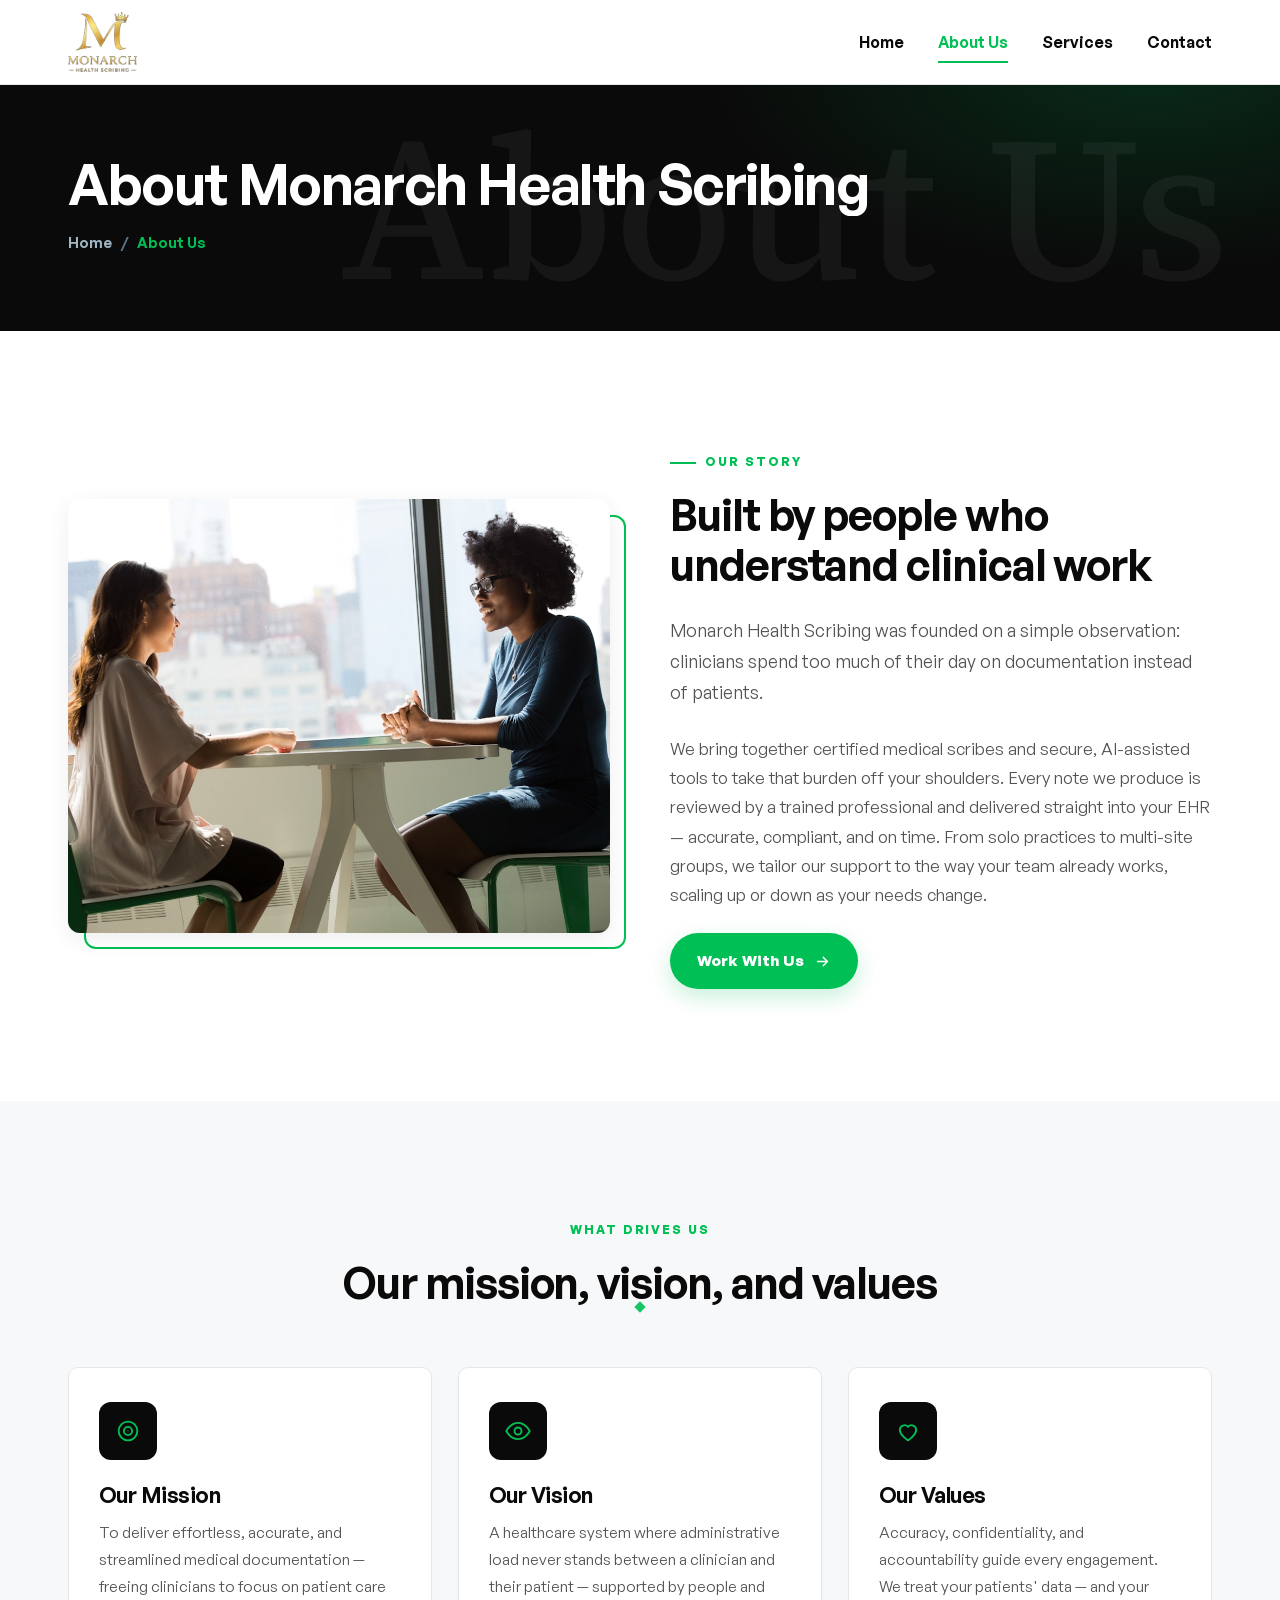
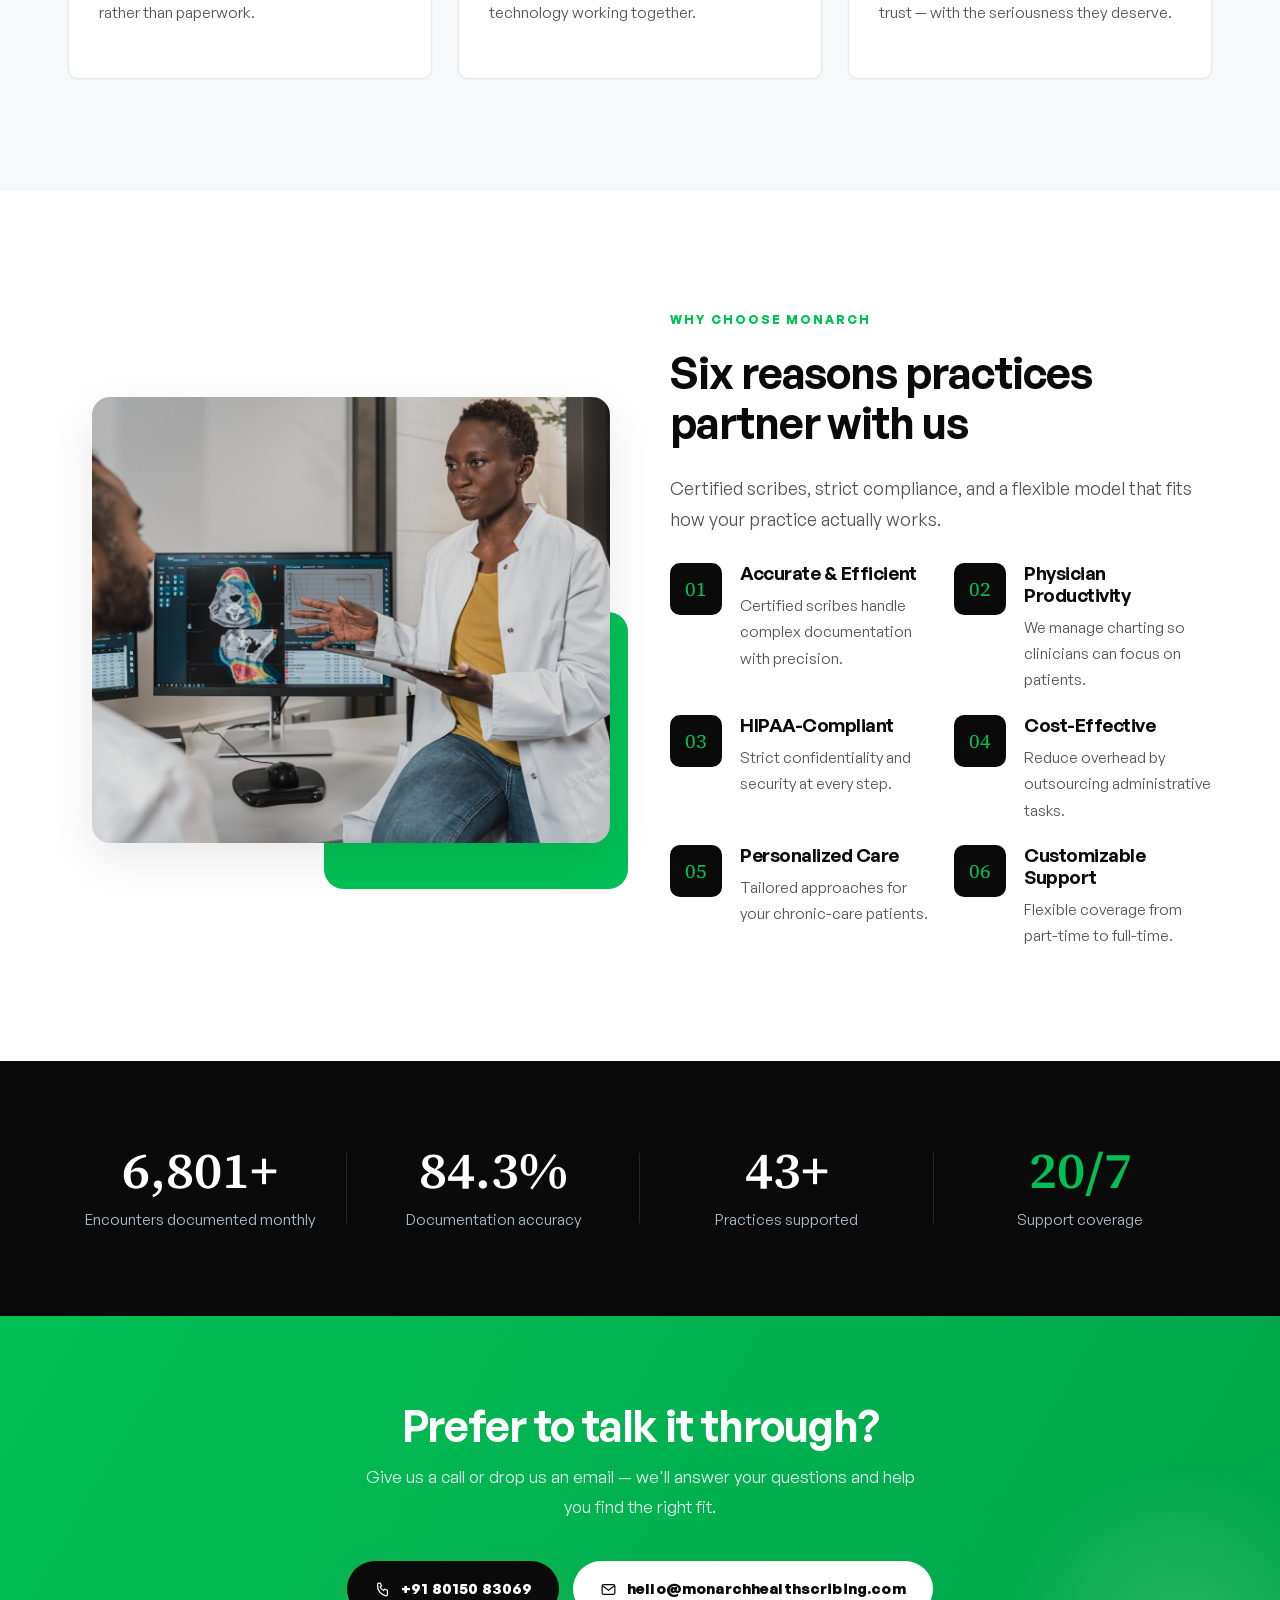
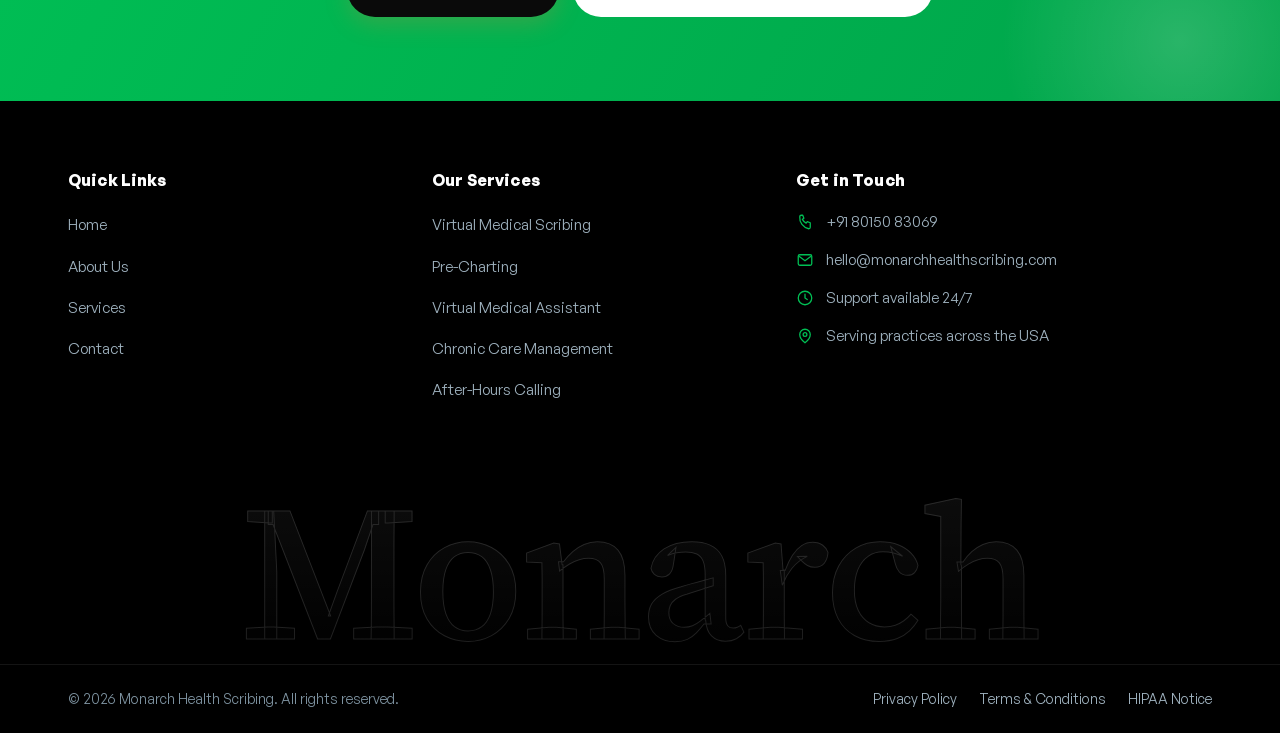
==== about.html @ 55ed3200 "Initial commit Co-Authored-By: Claude Opus 4.8 <noreply@anthropic.com>" ====
<!DOCTYPE html>
<html lang="en">
<head>
  <meta charset="UTF-8" />
  <meta name="viewport" content="width=device-width, initial-scale=1.0" />
  <title>About Us | Monarch Health Scribing</title>
  <meta name="description" content="Learn about Monarch Health Scribing — our mission, values, and the certified team behind accurate, HIPAA-compliant medical documentation and virtual care support." />
  <link rel="stylesheet" href="styles.css?v=39" />
  <link rel="icon" href="assets/logo-gold.png" />
</head>
<body>

  <header class="site-header" id="siteHeader">
    <div class="container header-inner">
      <a class="logo" href="index.html"><img class="logo-full" src="assets/logo-gold.png" alt="Monarch Health Scribing" /></a>
      <nav class="main-nav" id="mainNav" aria-label="Primary">
        <a href="index.html">Home</a>
        <a href="about.html" class="active">About Us</a>
        <a href="services.html">Services</a>
        <a href="contact.html">Contact</a>
      </nav>
      <button class="nav-toggle" id="navToggle" aria-label="Toggle navigation" aria-expanded="false"><span></span><span></span><span></span></button>
    </div>
  </header>

  <!-- ===== Page header ===== -->
  <section class="page-head">
    <div class="container">
      <h1>About Monarch Health Scribing</h1>
      <p class="crumb"><a href="index.html">Home</a><span class="sep">/</span><span class="cur">About Us</span></p>
    </div>
  </section>

  <!-- ===== Who we are ===== -->
  <section class="section">
    <div class="container split">
      <div class="split-media reveal">
        <img src="assets/img-desk.jpg" alt="Healthcare professionals in discussion" loading="lazy" />
        <span class="frame-accent"></span>
      </div>
      <div class="split-copy reveal" data-d="1">
        <p class="eyebrow">Our Story</p>
        <h2>Built by people who understand clinical work</h2>
        <p class="lede">Monarch Health Scribing was founded on a simple observation: clinicians spend too
          much of their day on documentation instead of patients.</p>
        <p>We bring together certified medical scribes and secure, AI-assisted tools to take that burden
          off your shoulders. Every note we produce is reviewed by a trained professional and delivered
          straight into your EHR — accurate, compliant, and on time. From solo practices to multi-site
          groups, we tailor our support to the way your team already works, scaling up or down as your
          needs change.</p>
        <a href="contact.html" class="btn btn-primary" style="margin-top:24px">Work With Us
          <svg viewBox="0 0 24 24" fill="none"><path d="M5 12h14M13 6l6 6-6 6" stroke="currentColor" stroke-width="2" stroke-linecap="round" stroke-linejoin="round"/></svg>
        </a>
      </div>
    </div>
  </section>

  <!-- ===== Mission / Vision / Values ===== -->
  <section class="section section--cream">
    <div class="container">
      <div class="head-center">
        <p class="eyebrow">What Drives Us</p>
        <h2>Our mission, vision, and values</h2>
        <span class="accent-rule"></span>
      </div>
      <div class="cards-grid">
        <article class="svc-card reveal">
          <div class="svc-ic"><svg viewBox="0 0 24 24" fill="none"><circle cx="12" cy="12" r="8" stroke="currentColor" stroke-width="1.6"/><circle cx="12" cy="12" r="3.5" stroke="currentColor" stroke-width="1.6"/><circle cx="12" cy="12" r=".5" fill="currentColor"/></svg></div>
          <h3>Our Mission</h3>
          <p>To deliver effortless, accurate, and streamlined medical documentation — freeing clinicians to focus on patient care rather than paperwork.</p>
        </article>
        <article class="svc-card reveal" data-d="1">
          <div class="svc-ic"><svg viewBox="0 0 24 24" fill="none"><path d="M2 12s3.5-7 10-7 10 7 10 7-3.5 7-10 7-10-7-10-7z" stroke="currentColor" stroke-width="1.6"/><circle cx="12" cy="12" r="3" stroke="currentColor" stroke-width="1.6"/></svg></div>
          <h3>Our Vision</h3>
          <p>A healthcare system where administrative load never stands between a clinician and their patient — supported by people and technology working together.</p>
        </article>
        <article class="svc-card reveal" data-d="2">
          <div class="svc-ic"><svg viewBox="0 0 24 24" fill="none"><path d="M12 20s-7-4.3-7-9a4 4 0 017-2.6A4 4 0 0119 11c0 4.7-7 9-7 9z" stroke="currentColor" stroke-width="1.6" stroke-linejoin="round"/></svg></div>
          <h3>Our Values</h3>
          <p>Accuracy, confidentiality, and accountability guide every engagement. We treat your patients' data — and your trust — with the seriousness they deserve.</p>
        </article>
      </div>
    </div>
  </section>

  <!-- ===== Why choose us (full 6) ===== -->
  <section class="section">
    <div class="container split">
      <div class="why-media reveal">
        <span class="why-accent" aria-hidden="true"></span>
        <figure class="why-photo"><img src="assets/img-collab.jpg" alt="Clinicians who rely on Monarch" loading="lazy" /></figure>
      </div>
      <div class="split-copy reveal" data-d="1">
        <p class="eyebrow eyebrow--noline">Why Choose Monarch</p>
        <h2>Six reasons practices partner with us</h2>
        <p class="lede">Certified scribes, strict compliance, and a flexible model that fits how your practice actually works.</p>
        <div class="why-grid" style="margin-top:28px; gap:22px 26px">
          <div class="why-item"><span class="wn">01</span><div><h3>Accurate &amp; Efficient</h3><p>Certified scribes handle complex documentation with precision.</p></div></div>
          <div class="why-item"><span class="wn">02</span><div><h3>Physician Productivity</h3><p>We manage charting so clinicians can focus on patients.</p></div></div>
          <div class="why-item"><span class="wn">03</span><div><h3>HIPAA-Compliant</h3><p>Strict confidentiality and security at every step.</p></div></div>
          <div class="why-item"><span class="wn">04</span><div><h3>Cost-Effective</h3><p>Reduce overhead by outsourcing administrative tasks.</p></div></div>
          <div class="why-item"><span class="wn">05</span><div><h3>Personalized Care</h3><p>Tailored approaches for your chronic-care patients.</p></div></div>
          <div class="why-item"><span class="wn">06</span><div><h3>Customizable Support</h3><p>Flexible coverage from part-time to full-time.</p></div></div>
        </div>
      </div>
    </div>
  </section>

  <!-- ===== Stats band ===== -->
  <section class="section--tight section--navy">
    <div class="container stats-band">
      <div class="stat-b reveal"><div class="num"><span data-count="8000" data-suffix="+">8,000+</span></div><div class="lbl">Encounters documented monthly</div></div>
      <div class="stat-b reveal" data-d="1"><div class="num"><span data-count="99.2" data-suffix="%">99.2%</span></div><div class="lbl">Documentation accuracy</div></div>
      <div class="stat-b reveal" data-d="2"><div class="num"><span data-count="50" data-suffix="+">50+</span></div><div class="lbl">Practices supported</div></div>
      <div class="stat-b reveal" data-d="3"><div class="num gold"><span class="gold" data-count="24" data-suffix="/7">24/7</span></div><div class="lbl">Support coverage</div></div>
    </div>
  </section>

  <!-- ===== CTA band ===== -->
  <section class="section--tight cta-band">
    <div class="container cta-inner">
      <div>
        <h2>Prefer to talk it through?</h2>
        <p>Give us a call or drop us an email — we'll answer your questions and help you find the right fit.</p>
      </div>
      <div class="cta-actions">
        <a href="tel:+918015083069" class="btn btn-gold"><svg viewBox="0 0 24 24" fill="none"><path d="M5 5a2 2 0 012-2h2l1.5 4-2 1.5a12 12 0 005 5l1.5-2 4 1.5V19a2 2 0 01-2 2A15 15 0 015 5z" stroke="currentColor" stroke-width="1.7" stroke-linejoin="round"/></svg> +91 80150 83069</a>
        <a href="mailto:hello@monarchhealthscribing.com" class="btn btn-light"><svg viewBox="0 0 24 24" fill="none"><rect x="3" y="5" width="18" height="14" rx="2" stroke="currentColor" stroke-width="1.7"/><path d="M4 7l8 6 8-6" stroke="currentColor" stroke-width="1.7"/></svg> hello@monarchhealthscribing.com</a>
      </div>
    </div>
  </section>

  <!-- ===== Footer ===== -->
  <footer class="site-footer">
    <div class="container footer-grid">
      <div class="footer-col"><h4>Quick Links</h4><ul><li><a href="index.html">Home</a></li><li><a href="about.html">About Us</a></li><li><a href="services.html">Services</a></li><li><a href="contact.html">Contact</a></li></ul></div>
      <div class="footer-col"><h4>Our Services</h4><ul><li><a href="services.html">Virtual Medical Scribing</a></li><li><a href="services.html">Pre-Charting</a></li><li><a href="services.html">Virtual Medical Assistant</a></li><li><a href="services.html">Chronic Care Management</a></li><li><a href="services.html">After-Hours Calling</a></li></ul></div>
      <div class="footer-col"><h4>Get in Touch</h4>
        <ul class="footer-contact">
          <li><svg viewBox="0 0 24 24" fill="none"><path d="M5 5a2 2 0 012-2h2l1.5 4-2 1.5a12 12 0 005 5l1.5-2 4 1.5V19a2 2 0 01-2 2A15 15 0 015 5z" stroke="currentColor" stroke-width="1.7" stroke-linejoin="round"/></svg> <a href="tel:+918015083069">+91 80150 83069</a></li>
          <li><svg viewBox="0 0 24 24" fill="none"><rect x="3" y="5" width="18" height="14" rx="2" stroke="currentColor" stroke-width="1.7"/><path d="M4 7l8 6 8-6" stroke="currentColor" stroke-width="1.7"/></svg> <a href="mailto:hello@monarchhealthscribing.com">hello@monarchhealthscribing.com</a></li>
          <li><svg viewBox="0 0 24 24" fill="none"><circle cx="12" cy="12" r="9" stroke="currentColor" stroke-width="1.7"/><path d="M12 7v5l3 2" stroke="currentColor" stroke-width="1.7" stroke-linecap="round"/></svg> Support available 24/7</li>
          <li><svg viewBox="0 0 24 24" fill="none"><path d="M12 21s-7-5.2-7-11a7 7 0 1114 0c0 5.8-7 11-7 11z" stroke="currentColor" stroke-width="1.7"/><circle cx="12" cy="10" r="2.5" stroke="currentColor" stroke-width="1.7"/></svg> Serving practices across the USA</li>
        </ul>
      </div>
    </div>
    <div class="footer-bottom"><div class="container"><p>© <span id="year">2026</span> Monarch Health Scribing. All rights reserved.</p><div class="legal"><a href="#">Privacy Policy</a><a href="#">Terms &amp; Conditions</a><a href="#">HIPAA Notice</a></div></div></div>
  </footer>

  <script src="script.js?v=39"></script>
</body>
</html>
---- styles.css ----
/* ===== Self-hosted fonts (General Sans + Source Serif 4 — same as rapidops.com) ===== */
@font-face { font-family:"General Sans"; src:url("assets/fonts/GeneralSans-300.woff2") format("woff2"); font-weight:300; font-style:normal; font-display:swap; }
@font-face { font-family:"General Sans"; src:url("assets/fonts/GeneralSans-400.woff2") format("woff2"); font-weight:400; font-style:normal; font-display:swap; }
@font-face { font-family:"General Sans"; src:url("assets/fonts/GeneralSans-500.woff2") format("woff2"); font-weight:500; font-style:normal; font-display:swap; }
@font-face { font-family:"General Sans"; src:url("assets/fonts/GeneralSans-600.woff2") format("woff2"); font-weight:600; font-style:normal; font-display:swap; }
@font-face { font-family:"General Sans"; src:url("assets/fonts/GeneralSans-700.woff2") format("woff2"); font-weight:700; font-style:normal; font-display:swap; }
@font-face { font-family:"Source Serif 4"; src:url("assets/fonts/SourceSerif4-normal.woff2") format("woff2"); font-weight:200 900; font-style:normal; font-display:swap; }
@font-face { font-family:"Source Serif 4"; src:url("assets/fonts/SourceSerif4-italic.woff2") format("woff2"); font-weight:200 900; font-style:italic; font-display:swap; }

/* ==========================================================================
   Monarch Health Scribing — shared stylesheet (multi-page)
   Professional healthcare-services design system
   Palette: deep navy · medical teal · warm gold · warm neutrals
   Type: Source Serif 4 (serif headings) · General Sans (sans body)
   ========================================================================== */

:root {
  --navy:       #0f2c44;
  --navy-deep:  #0a2133;
  --teal:       #0f7368;
  --teal-dark:  #0b554d;
  --teal-soft:  #e6f1ef;
  --gold:       #b8893f;
  --gold-soft:  #f3ead9;

  --ink:        #16242e;
  --muted:      #56666f;
  --faint:      #8696a0;
  --line:       #e4e8ea;
  --line-warm:  #e9e3d6;

  --white:      #ffffff;
  --cream:      #f8f5ef;
  --mist:       #eef4f4;
  --panel:      #f6f8f9;

  --maxw: 1200px;
  --radius: 6px;
  --shadow-sm: 0 1px 2px rgba(15,44,68,.06), 0 2px 8px rgba(15,44,68,.05);
  --shadow-md: 0 10px 30px rgba(15,44,68,.10);
  --shadow-lg: 0 24px 60px rgba(15,44,68,.14);

  --serif: "Source Serif 4", Georgia, "Times New Roman", serif;
  --sans:  "General Sans", -apple-system, BlinkMacSystemFont, "Segoe UI", sans-serif;

  --ease: cubic-bezier(.22,.61,.36,1);
}

*, *::before, *::after { box-sizing: border-box; }
* { margin: 0; padding: 0; }

html { scroll-behavior: smooth; -webkit-text-size-adjust: 100%; }

body {
  font-family: var(--sans);
  font-size: 17px;
  line-height: 1.72;
  color: var(--ink);
  background: var(--white);
  -webkit-font-smoothing: antialiased;
}

img { max-width: 100%; display: block; }
a { color: inherit; text-decoration: none; }

h1, h2, h3, h4 { font-family: var(--serif); font-weight: 500; color: var(--navy);
  line-height: 1.16; letter-spacing: -.01em; }
h1 { font-size: clamp(2.3rem, 4.6vw, 3.5rem); }
h2 { font-size: clamp(1.9rem, 3.4vw, 2.7rem); }
h3 { font-size: 1.35rem; }
p  { color: var(--muted); }
strong { color: var(--ink); font-weight: 700; }

.container { max-width: var(--maxw); margin: 0 auto; padding: 0 28px; }

/* ---- shared section helpers ---- */
.section { padding: 96px 0; }
.section--tight { padding: 72px 0; }
.section--cream { background: var(--cream); }
.section--mist  { background: var(--mist); }
.section--navy  { background: var(--navy); color: #cfdbe4; }
.section--navy h2, .section--navy h3 { color: #fff; }

.eyebrow { display: inline-flex; align-items: center; gap: 9px;
  font-family: var(--sans); font-weight: 700; font-size: .76rem; letter-spacing: .16em;
  text-transform: uppercase; color: var(--teal); margin-bottom: 16px; }
.eyebrow::before { content: ""; width: 26px; height: 2px; background: var(--gold); display: inline-block; }
.section--navy .eyebrow { color: #7fd0c6; }

.lede { font-size: 1.12rem; color: var(--muted); max-width: 60ch; }
.section--navy .lede { color: #bcccd6; }

.head-center { text-align: center; max-width: 760px; margin: 0 auto 56px; }
.head-center .eyebrow::before { display: none; }
.head-center .lede { margin: 18px auto 0; }

/* underline accent under serif headings */
.accent-rule { width: 56px; height: 3px; background: var(--gold); border-radius: 2px; margin-top: 22px; }
.head-center .accent-rule { margin: 22px auto 0; }

/* ---- buttons ---- */
.btn { display: inline-flex; align-items: center; gap: 10px; cursor: pointer;
  font-family: var(--sans); font-weight: 700; font-size: .95rem; letter-spacing: .01em;
  padding: 14px 26px; border-radius: var(--radius); border: 1.5px solid transparent;
  transition: background .2s, color .2s, border-color .2s, transform .2s, box-shadow .2s; }
.btn svg { width: 17px; height: 17px; transition: transform .2s var(--ease); }
.btn:hover svg { transform: translateX(3px); }
.btn-primary { background: var(--teal); color: #fff; box-shadow: 0 8px 22px rgba(15,115,104,.22); }
.btn-primary:hover { background: var(--teal-dark); transform: translateY(-2px); box-shadow: 0 12px 28px rgba(15,115,104,.3); }
.btn-gold { background: var(--gold); color: #2a1d05; box-shadow: 0 8px 22px rgba(184,137,63,.26); }
.btn-gold:hover { background: #a5792f; transform: translateY(-2px); }
.btn-outline { background: transparent; color: var(--navy); border-color: #cbd5da; }
.btn-outline:hover { border-color: var(--teal); color: var(--teal); }
.btn-light { background: #fff; color: var(--navy); }
.btn-light:hover { background: var(--gold-soft); transform: translateY(-2px); }
.btn-ghost-light { background: transparent; color: #fff; border-color: rgba(255,255,255,.4); }
.btn-ghost-light:hover { background: rgba(255,255,255,.1); border-color: #fff; }

/* ==========================================================================
   Top utility bar
   ========================================================================== */
.topbar { background: var(--navy-deep); color: #b6c6d1; font-size: .82rem; }
.topbar-inner { display: flex; justify-content: space-between; align-items: center;
  min-height: 42px; gap: 18px; }
.topbar a { color: #c4d2db; transition: color .2s; }
.topbar a:hover { color: #fff; }
.topbar-left { display: flex; align-items: center; gap: 16px; }
.topbar-left .ic { color: var(--gold); margin-right: 6px; }
.topbar .sep { width: 1px; height: 14px; background: rgba(255,255,255,.18); }
.topbar-right { display: flex; align-items: center; gap: 18px; }
.badge-hipaa { display: inline-flex; align-items: center; gap: 7px; color: #9fb6c2;
  letter-spacing: .04em; }
.badge-hipaa::before { content: ""; width: 7px; height: 7px; border-radius: 50%;
  background: #38c9a8; box-shadow: 0 0 0 3px rgba(56,201,168,.2); }
.topbar-social { display: flex; gap: 12px; }
.topbar-social a { font-weight: 700; font-size: .72rem; letter-spacing: .06em; }

/* ==========================================================================
   Header / nav
   ========================================================================== */
.site-header { position: sticky; top: 0; z-index: 60; background: #fff;
  border-bottom: 1px solid var(--line); transition: box-shadow .25s; }
.site-header.scrolled { box-shadow: 0 6px 24px rgba(15,44,68,.08); }
.header-inner { display: flex; align-items: center; gap: 24px; min-height: 84px; }

.logo { display: flex; align-items: center; gap: 13px; margin-right: auto; }
.logo-mark { width: 46px; height: 46px; object-fit: contain;
  filter: drop-shadow(0 4px 8px rgba(184,137,63,.25)); }
.logo-text { font-family: var(--serif); font-weight: 600; font-size: 1.4rem; color: var(--navy);
  line-height: 1; letter-spacing: -.01em; }
.logo-text small { display: block; font-family: var(--sans); font-weight: 600; font-size: .58rem;
  letter-spacing: .28em; text-transform: uppercase; color: var(--gold); margin-top: 5px; }

.main-nav { display: flex; align-items: center; gap: 34px; }
.main-nav a { position: relative; font-weight: 600; font-size: .98rem; color: var(--navy);
  padding: 8px 0; transition: color .2s; }
.main-nav a::after { content: ""; position: absolute; left: 0; bottom: 0; height: 2px; width: 0;
  background: var(--teal); transition: width .25s var(--ease); }
.main-nav a:hover { color: var(--teal); }
.main-nav a:hover::after, .main-nav a.active::after { width: 100%; }
.main-nav a.active { color: var(--teal); }

.nav-toggle { display: none; width: 44px; height: 44px; border: 1px solid var(--line);
  border-radius: var(--radius); background: #fff; cursor: pointer; flex-direction: column;
  justify-content: center; align-items: center; gap: 5px; }
.nav-toggle span { width: 20px; height: 2px; background: var(--navy); border-radius: 2px;
  transition: transform .25s, opacity .2s; }
.nav-toggle[aria-expanded="true"] span:nth-child(1) { transform: translateY(7px) rotate(45deg); }
.nav-toggle[aria-expanded="true"] span:nth-child(2) { opacity: 0; }
.nav-toggle[aria-expanded="true"] span:nth-child(3) { transform: translateY(-7px) rotate(-45deg); }

/* ==========================================================================
   Home — hero
   ========================================================================== */
.hero { position: relative; background: var(--cream); overflow: hidden; }
.hero::before { content: ""; position: absolute; top: -120px; right: -120px; width: 520px; height: 520px;
  background: radial-gradient(circle, rgba(15,115,104,.07), transparent 70%); border-radius: 50%; }
.hero-grid { display: grid; grid-template-columns: 1.05fr .95fr; gap: 60px; align-items: center;
  padding: 84px 0 90px; position: relative; }
.hero-copy h1 { color: var(--navy); margin-bottom: 22px; }
.hero-copy h1 .em { color: var(--teal); font-style: italic; }
.hero-copy .lede { margin-bottom: 30px; }
.hero-actions { display: flex; flex-wrap: wrap; gap: 14px; margin-bottom: 34px; }
.hero-trust { display: flex; flex-wrap: wrap; gap: 22px 30px; padding-top: 26px;
  border-top: 1px solid var(--line-warm); }
.hero-trust .t { display: flex; align-items: center; gap: 10px; font-size: .92rem; font-weight: 600;
  color: var(--navy); }
.hero-trust .t svg { width: 20px; height: 20px; color: var(--teal); flex: none; }

.hero-media { position: relative; }
.hero-media .photo-main { border-radius: 12px; overflow: hidden; box-shadow: var(--shadow-lg);
  aspect-ratio: 4 / 4.5; }
.hero-media .photo-main img { width: 100%; height: 100%; object-fit: cover; }
.hero-stat-card { position: absolute; left: -28px; bottom: 36px; background: #fff;
  border-radius: 10px; padding: 20px 24px; box-shadow: var(--shadow-md);
  border: 1px solid var(--line); display: flex; align-items: center; gap: 16px; }
.hero-stat-card .num { font-family: var(--serif); font-size: 2.2rem; color: var(--teal); font-weight: 600;
  line-height: 1; }
.hero-stat-card .lbl { font-size: .85rem; color: var(--muted); max-width: 14ch; line-height: 1.35; }
.hero-badge-top { position: absolute; right: -16px; top: 28px; background: var(--navy); color: #fff;
  padding: 12px 18px; border-radius: 10px; box-shadow: var(--shadow-md); display: flex; gap: 11px;
  align-items: center; }
.hero-badge-top .bt-ic { width: 34px; height: 34px; border-radius: 8px; background: rgba(255,255,255,.12);
  display: grid; place-items: center; color: var(--gold); }
.hero-badge-top b { font-size: .9rem; display: block; }
.hero-badge-top em { font-style: normal; font-size: .72rem; color: #9fb6c2; }

/* ==========================================================================
   Intro / about-strip (two column with image)
   ========================================================================== */
.split { display: grid; grid-template-columns: 1fr 1fr; gap: 60px; align-items: center; }
.split--reverse .split-media { order: 2; }
.split-media { position: relative; }
.split-media img { border-radius: 12px; box-shadow: var(--shadow-md); width: 100%;
  aspect-ratio: 5 / 4; object-fit: cover; }
.split-media .frame-accent { position: absolute; inset: 16px -16px -16px 16px; border: 2px solid var(--gold);
  border-radius: 12px; z-index: -1; }
.split-copy h2 { margin-bottom: 8px; }
.split-copy .lede { margin: 26px 0; }

.check-list { list-style: none; display: grid; gap: 14px; margin: 26px 0 32px; }
.check-list li { display: flex; gap: 13px; align-items: flex-start; color: var(--ink); font-weight: 600; }
.check-list li span.c { flex: none; width: 24px; height: 24px; border-radius: 50%;
  background: var(--teal-soft); color: var(--teal); display: grid; place-items: center;
  font-size: .72rem; font-weight: 800; margin-top: 3px; }
.check-list li em { display: block; font-style: normal; font-weight: 400; color: var(--muted);
  font-size: .95rem; margin-top: 2px; }

/* ==========================================================================
   Service cards (grid)
   ========================================================================== */
.cards-grid { display: grid; grid-template-columns: repeat(3, 1fr); gap: 26px; }
.svc-card { background: #fff; border: 1px solid var(--line); border-radius: 10px; padding: 34px 30px;
  transition: transform .25s var(--ease), box-shadow .25s, border-color .25s; position: relative; }
.svc-card:hover { transform: translateY(-6px); box-shadow: var(--shadow-md); border-color: #d7e0e3; }
.svc-card .svc-ic { width: 58px; height: 58px; border-radius: 12px; background: var(--teal-soft);
  color: var(--teal); display: grid; place-items: center; margin-bottom: 22px; }
.svc-card:hover .svc-ic { background: var(--teal); color: #fff; }
.svc-card .svc-ic svg { width: 28px; height: 28px; }
.svc-card h3 { margin-bottom: 12px; }
.svc-card p { font-size: .97rem; margin-bottom: 18px; }
.svc-card .more { font-weight: 700; font-size: .9rem; color: var(--teal); display: inline-flex;
  align-items: center; gap: 7px; }
.svc-card .more svg { width: 15px; height: 15px; transition: transform .2s; }
.svc-card:hover .more svg { transform: translateX(4px); }
.svc-num { position: absolute; top: 26px; right: 30px; font-family: var(--serif); font-size: 1.5rem;
  color: #e7ad4f; opacity: .5; }

/* ==========================================================================
   Why-choose feature list
   ========================================================================== */
.why-grid { display: grid; grid-template-columns: repeat(2, 1fr); gap: 28px 44px; }
.why-item { display: flex; gap: 18px; }
.why-item .wn { flex: none; width: 52px; height: 52px; border-radius: 10px; background: var(--navy);
  color: var(--gold); display: grid; place-items: center; font-family: var(--serif); font-size: 1.25rem; }
.why-item h3 { font-size: 1.18rem; margin-bottom: 7px; }
.why-item p { font-size: .96rem; }

/* ==========================================================================
   Stats band (navy)
   ========================================================================== */
.stats-band { display: grid; grid-template-columns: repeat(4, 1fr); gap: 30px; text-align: center; }
.stat-b .num { font-family: var(--serif); font-size: clamp(2.4rem, 4vw, 3.2rem); color: #fff;
  font-weight: 600; line-height: 1; }
.stat-b .num .gold { color: var(--gold); }
.stat-b .lbl { color: #aebecb; font-size: .96rem; margin-top: 10px; }
.stats-band .stat-b { position: relative; }
.stats-band .stat-b:not(:last-child)::after { content: ""; position: absolute; right: -15px; top: 10%;
  height: 80%; width: 1px; background: rgba(255,255,255,.12); }

/* ==========================================================================
   Process steps
   ========================================================================== */
.steps { display: grid; grid-template-columns: repeat(4, 1fr); gap: 26px; }
.step-c { position: relative; padding-top: 8px; }
.step-c .sn { width: 56px; height: 56px; border-radius: 50%; background: #fff; border: 2px solid var(--teal);
  color: var(--teal); display: grid; place-items: center; font-family: var(--serif); font-size: 1.4rem;
  font-weight: 600; margin-bottom: 20px; position: relative; z-index: 2; }
.step-c h3 { font-size: 1.2rem; margin-bottom: 8px; }
.step-c p { font-size: .95rem; }
.steps .step-c:not(:last-child)::before { content: ""; position: absolute; top: 28px; left: 56px; right: -26px;
  height: 2px; background: repeating-linear-gradient(90deg, #cdd9dc 0 7px, transparent 7px 14px); }

/* ==========================================================================
   Testimonials
   ========================================================================== */
.quotes-grid { display: grid; grid-template-columns: repeat(3, 1fr); gap: 26px; }
.q-card { background: #fff; border: 1px solid var(--line); border-radius: 10px; padding: 34px 30px;
  box-shadow: var(--shadow-sm); }
.q-card .stars { color: var(--gold); letter-spacing: 3px; margin-bottom: 16px; font-size: .9rem; }
.q-card blockquote { font-family: var(--serif); font-size: 1.12rem; line-height: 1.55; color: var(--navy);
  font-style: italic; margin-bottom: 24px; }
.q-card .who { display: flex; align-items: center; gap: 14px; padding-top: 18px; border-top: 1px solid var(--line); }
.q-card .who img { width: 52px; height: 52px; border-radius: 50%; object-fit: cover; }
.q-card .who b { display: block; font-family: var(--sans); color: var(--navy); font-size: .98rem; }
.q-card .who em { font-style: normal; color: var(--teal); font-size: .85rem; font-weight: 600; }

/* ==========================================================================
   CTA band
   ========================================================================== */
.cta-band { color: #fff; position: relative; overflow: hidden;
  background: linear-gradient(120deg, var(--teal), var(--teal-dark)); }
.cta-band::after { content: ""; position: absolute; right: -80px; bottom: -120px; width: 360px; height: 360px;
  background: radial-gradient(circle, rgba(255,255,255,.16), transparent 70%); border-radius: 50%; }
.cta-inner { display: flex; align-items: center; justify-content: space-between; gap: 40px; flex-wrap: wrap;
  position: relative; }
.cta-inner h2 { color: #fff; margin-bottom: 12px; }
.cta-inner p { color: rgba(255,255,255,.9); max-width: 56ch; }
.cta-actions { display: flex; gap: 14px; flex-wrap: wrap; }

/* ==========================================================================
   Page header (sub-pages)
   ========================================================================== */
.page-head { color: #fff; position: relative; overflow: hidden; padding: 66px 0 72px;
  background: #0a0a0a; }
.page-head::before { content: ""; position: absolute; inset: 0;
  background: radial-gradient(720px 340px at 90% -10%, rgba(0,192,85,.18), transparent 62%); }
.page-head .container { position: relative; }
.page-head h1 { color: #fff; margin-bottom: 14px; }
.page-head .crumb { font-size: .9rem; color: #9fb6c2; font-weight: 600; }
.page-head .crumb a:hover { color: #fff; }
.page-head .crumb .sep { margin: 0 9px; color: #5d7689; }
.page-head .crumb .cur { color: var(--gold); }

/* ==========================================================================
   Service detail rows (services page)
   ========================================================================== */
.svc-row { display: grid; grid-template-columns: 1fr 1fr; gap: 56px; align-items: center; }
.svc-row + .svc-row { margin-top: 80px; }
.svc-row--reverse .svc-row-media { order: 2; }
.svc-row-media img { border-radius: 12px; box-shadow: var(--shadow-md); width: 100%; aspect-ratio: 4/3;
  object-fit: cover; }
.svc-row .svc-ic { width: 56px; height: 56px; border-radius: 12px; background: var(--teal-soft); color: var(--teal);
  display: grid; place-items: center; margin-bottom: 20px; }
.svc-row .svc-ic svg { width: 28px; height: 28px; }
.svc-row h2 { font-size: 2rem; margin-bottom: 14px; }
.svc-row .tag { display: inline-block; font-size: .78rem; font-weight: 700; letter-spacing: .1em;
  text-transform: uppercase; color: var(--gold); margin-bottom: 10px; }
.svc-row ul { list-style: none; margin-top: 20px; display: grid; gap: 11px; }
.svc-row ul li { display: flex; gap: 11px; align-items: flex-start; color: var(--ink); font-weight: 600;
  font-size: .96rem; }
.svc-row ul li svg { flex: none; width: 20px; height: 20px; color: var(--teal); margin-top: 2px; }

/* ==========================================================================
   Contact page
   ========================================================================== */
.contact-grid { display: grid; grid-template-columns: 1.1fr .9fr; gap: 56px; align-items: start; }
.contact-info { display: grid; gap: 22px; }
.info-card { display: flex; gap: 18px; background: #fff; border: 1px solid var(--line); border-radius: 10px;
  padding: 24px 26px; box-shadow: var(--shadow-sm); }
.info-card .ic { flex: none; width: 50px; height: 50px; border-radius: 10px; background: var(--teal-soft);
  color: var(--teal); display: grid; place-items: center; }
.info-card .ic svg { width: 24px; height: 24px; }
.info-card h4 { font-family: var(--sans); font-weight: 700; color: var(--navy); margin-bottom: 4px; }
.info-card p, .info-card a { color: var(--muted); font-size: .96rem; }
.info-card a:hover { color: var(--teal); }

.form-card { background: #fff; border: 1px solid var(--line); border-radius: 12px; padding: 38px 36px;
  box-shadow: var(--shadow-md); }
.form-card h3 { margin-bottom: 6px; }
.form-card .sub { color: var(--muted); font-size: .95rem; margin-bottom: 26px; }
.form-row { display: grid; grid-template-columns: 1fr 1fr; gap: 16px; }
.field { margin-bottom: 16px; }
.field label { display: block; font-size: .85rem; font-weight: 700; color: var(--navy); margin-bottom: 7px; }
.field input, .field textarea, .field select { width: 100%; font-family: var(--sans); font-size: .96rem;
  color: var(--ink); padding: 13px 15px; border: 1.5px solid var(--line); border-radius: var(--radius);
  background: #fcfdfd; transition: border-color .2s, box-shadow .2s; }
.field textarea { resize: vertical; min-height: 130px; }
.field input:focus, .field textarea:focus, .field select:focus { outline: none; border-color: var(--teal);
  box-shadow: 0 0 0 3px rgba(15,115,104,.12); }
.form-note { display: none; margin-top: 16px; padding: 13px 16px; border-radius: var(--radius);
  background: var(--teal-soft); color: var(--teal-dark); font-weight: 600; font-size: .92rem; }
.form-note.show { display: block; }

/* ==========================================================================
   FAQ
   ========================================================================== */
.faq { max-width: 820px; margin: 0 auto; }
.faq-item { border-bottom: 1px solid var(--line); }
.faq-q { width: 100%; text-align: left; background: none; border: 0; cursor: pointer;
  font-family: var(--serif); font-size: 1.18rem; color: var(--navy); padding: 24px 40px 24px 0;
  position: relative; }
.faq-q::after { content: "+"; position: absolute; right: 4px; top: 50%; transform: translateY(-50%);
  font-family: var(--sans); font-size: 1.6rem; color: var(--teal); transition: transform .25s; }
.faq-item.open .faq-q::after { content: "−"; }
.faq-a { max-height: 0; overflow: hidden; transition: max-height .3s var(--ease); }
.faq-a p { padding-bottom: 24px; color: var(--muted); }

/* ==========================================================================
   Footer
   ========================================================================== */
.site-footer { background: var(--navy-deep); color: #9fb2bf; padding-top: 70px; }
.footer-grid { display: grid; grid-template-columns: 1fr 1fr 1.3fr; gap: 44px; padding-bottom: 54px; }
.footer-brand .logo-text { color: #fff; }
.footer-brand p { color: #93a7b4; margin: 20px 0; font-size: .95rem; }
.footer-social { display: flex; gap: 12px; }
.footer-social a { width: 38px; height: 38px; border-radius: 8px; background: rgba(255,255,255,.07);
  display: grid; place-items: center; color: #c4d2db; font-weight: 700; font-size: .78rem;
  transition: background .2s, color .2s; }
.footer-social a:hover { background: var(--teal); color: #fff; }
.footer-col h4 { font-family: var(--sans); font-weight: 700; color: #fff; font-size: 1rem; margin-bottom: 20px;
  letter-spacing: .01em; }
.footer-col ul { list-style: none; display: grid; gap: 12px; }
.footer-col ul a { color: #9fb2bf; font-size: .94rem; transition: color .2s, padding-left .2s; }
.footer-col ul a:hover { color: #fff; padding-left: 5px; }
.footer-contact li { display: flex; gap: 12px; font-size: .94rem; color: #9fb2bf; }
.footer-contact li svg { flex: none; width: 18px; height: 18px; color: var(--gold); margin-top: 4px; }
.footer-bottom { border-top: 1px solid rgba(255,255,255,.08); }
.footer-bottom .container { display: flex; justify-content: space-between; align-items: center;
  padding-top: 22px; padding-bottom: 22px; gap: 16px; flex-wrap: wrap; }
.footer-bottom p { font-size: .87rem; color: #7e93a1; }
.footer-bottom .legal { display: flex; gap: 22px; font-size: .87rem; }
.footer-bottom .legal a:hover { color: #fff; }

/* ==========================================================================
   Reveal on scroll
   ========================================================================== */
.reveal { opacity: 0; transform: translateY(22px); transition: opacity .6s var(--ease), transform .6s var(--ease);
  transition-delay: calc(var(--d, 0) * 80ms); }
.reveal.in { opacity: 1; transform: none; }

/* ==========================================================================
   Responsive
   ========================================================================== */
@media (max-width: 1000px) {
  .hero-grid, .split, .svc-row, .svc-row--reverse, .contact-grid { grid-template-columns: 1fr; gap: 44px; }
  .split--reverse .split-media, .svc-row--reverse .svc-row-media { order: 0; }
  .cards-grid, .quotes-grid, .steps { grid-template-columns: repeat(2, 1fr); }
  .stats-band { grid-template-columns: repeat(2, 1fr); gap: 40px 30px; }
  .stats-band .stat-b:not(:last-child)::after { display: none; }
  .steps .step-c::before { display: none; }
  .why-grid { grid-template-columns: 1fr; }
  .hero-media { max-width: 460px; margin: 0 auto; }
}
@media (max-width: 760px) {
  body { font-size: 16px; }
  .section { padding: 64px 0; }
  .topbar-right .badge-hipaa, .topbar-left .em-hide { display: none; }
  .main-nav { display: none; position: absolute; top: 100%; left: 0; right: 0; flex-direction: column;
    align-items: stretch; gap: 0; background: #fff; border-bottom: 1px solid var(--line);
    box-shadow: var(--shadow-md); padding: 8px 0; }
  .site-header.nav-open .main-nav { display: flex; }
  .main-nav a { padding: 14px 28px; }
  .main-nav a::after { display: none; }
  .header-cta { display: none; }
  .nav-toggle { display: flex; }
  .cards-grid, .quotes-grid, .steps, .form-row { grid-template-columns: 1fr; }
  .footer-grid { grid-template-columns: 1fr 1fr; gap: 36px; }
  .cta-inner { flex-direction: column; align-items: flex-start; }
  .hero-stat-card { left: 0; }
}
@media (max-width: 480px) {
  .footer-grid { grid-template-columns: 1fr; }
  .hero-badge-top { display: none; }
}

@media (prefers-reduced-motion: reduce) {
  * { animation: none !important; transition-duration: .01ms !important; }
  html { scroll-behavior: auto; }
  .reveal { opacity: 1; transform: none; }
}

/* ==========================================================================
   ✦ AWARD POLISH LAYER ✦  — refined motion & micro-interactions
   ========================================================================== */
:root { --ease-out: cubic-bezier(.16,1,.3,1); --ease-inout: cubic-bezier(.76,0,.24,1); }

/* ---- Scroll progress bar ---- */
.scroll-progress { position: fixed; top: 0; left: 0; height: 3px; width: 0%; z-index: 200;
  background: linear-gradient(90deg, var(--teal), var(--gold)); box-shadow: 0 0 12px rgba(15,115,104,.4); }

/* ---- Custom cursor (fine pointers only) ---- */
.cursor-dot, .cursor-ring { position: fixed; top: 0; left: 0; border-radius: 50%; pointer-events: none;
  z-index: 300; transform: translate(-50%, -50%); opacity: 0; transition: opacity .3s; }
.cursor-dot { width: 6px; height: 6px; background: var(--teal); }
.cursor-ring { width: 36px; height: 36px; border: 1.5px solid rgba(15,115,104,.45);
  transition: width .28s var(--ease-out), height .28s var(--ease-out), background .28s, border-color .28s, opacity .3s; }
body.cursor-ready .cursor-dot, body.cursor-ready .cursor-ring { opacity: 1; }
body.cursor-on-link .cursor-ring { width: 58px; height: 58px; background: rgba(15,115,104,.07); border-color: var(--teal); }
body.cursor-on-link .cursor-dot { opacity: 0; }
body.use-custom-cursor, body.use-custom-cursor a, body.use-custom-cursor button,
body.use-custom-cursor .btn { cursor: none; }
@media (hover: none), (pointer: coarse) { .cursor-dot, .cursor-ring { display: none; } }

/* ---- Word reveal (hero / headings) ---- */
.split-line { display: block; overflow: hidden; }
.word-anim { display: inline-block; overflow: hidden; vertical-align: top; }
.word-anim > i { display: inline-block; font-style: inherit; transform: translateY(112%);
  transition: transform .9s var(--ease-out); transition-delay: calc(var(--w, 0) * 55ms); }
.word-anim.in > i { transform: translateY(0); }

/* ---- Clip-path image reveal ---- */
.img-reveal { clip-path: inset(0 0 100% 0); transition: clip-path 1.1s var(--ease-out); }
.img-reveal.in { clip-path: inset(0 0 0 0); }
.img-reveal img { transform: scale(1.12); transition: transform 1.4s var(--ease-out); }
.img-reveal.in img { transform: scale(1); }

/* ---- Refined buttons: sheen sweep + magnetic ---- */
.btn { position: relative; overflow: hidden; isolation: isolate; will-change: transform; }
.btn::before { content: ""; position: absolute; inset: 0; z-index: -1; transform: translateX(-101%);
  transition: transform .5s var(--ease-out); }
.btn-primary::before { background: var(--teal-dark); }
.btn-gold::before { background: #a5792f; }
.btn-outline::before { background: var(--navy); }
.btn-light::before { background: var(--gold-soft); }
.btn:hover::before { transform: translateX(0); }
.btn-outline:hover { color: #fff; border-color: var(--navy); }

/* ---- Header: animated underline already; add logo hover ---- */
.logo-mark { transition: transform .5s var(--ease-out); }
.logo:hover .logo-mark { transform: rotate(-6deg) scale(1.06); }

/* ---- Hero: scroll cue + parallax hooks ---- */
.hero { isolation: isolate; }
.hero-media { will-change: transform; }
.scroll-cue { position: absolute; left: 50%; bottom: 22px; transform: translateX(-50%);
  display: flex; flex-direction: column; align-items: center; gap: 9px; z-index: 3;
  font-family: var(--sans); font-size: .68rem; font-weight: 700; letter-spacing: .22em;
  text-transform: uppercase; color: var(--faint); }
.scroll-cue .line { width: 1px; height: 46px; background: linear-gradient(var(--teal), transparent);
  position: relative; overflow: hidden; }
.scroll-cue .line::after { content: ""; position: absolute; top: -50%; left: 0; width: 100%; height: 50%;
  background: var(--gold); animation: cueDrop 2s var(--ease-inout) infinite; }
@keyframes cueDrop { 0% { top: -50%; } 60%, 100% { top: 100%; } }

/* ---- Infinite specialty marquee ---- */
.marquee { background: var(--navy); color: #cfe0e6; border-top: 1px solid rgba(255,255,255,.06);
  border-bottom: 1px solid rgba(255,255,255,.06); padding: 22px 0; overflow: hidden;
  -webkit-mask-image: linear-gradient(90deg, transparent, #000 8%, #000 92%, transparent);
  mask-image: linear-gradient(90deg, transparent, #000 8%, #000 92%, transparent); }
.marquee-track { display: flex; gap: 0; width: max-content; animation: marquee 38s linear infinite; }
.marquee:hover .marquee-track { animation-play-state: paused; }
.marquee-item { display: inline-flex; align-items: center; gap: 14px; padding: 0 34px;
  font-family: var(--serif); font-size: 1.5rem; color: #e7eef1; white-space: nowrap; }
.marquee-item::before { content: ""; width: 7px; height: 7px; border-radius: 50%; background: var(--gold); flex: none; }
@keyframes marquee { to { transform: translateX(-50%); } }

/* ---- Service preview cards: top line draw + arrow chip ---- */
.svc-card { overflow: hidden; }
.svc-card::before { content: ""; position: absolute; top: 0; left: 0; height: 3px; width: 0;
  background: linear-gradient(90deg, var(--teal), var(--gold)); transition: width .45s var(--ease-out); }
.svc-card:hover::before { width: 100%; }
.svc-card .svc-ic { transition: background .3s, color .3s, transform .45s var(--ease-out); }
.svc-card:hover .svc-ic { transform: translateY(-3px) rotate(-4deg); }

/* ---- Service detail rows: image zoom + floating index ---- */
.svc-row-media { overflow: hidden; border-radius: 12px; position: relative; }
.svc-row-media img { transition: transform 1s var(--ease-out); }
.svc-row:hover .svc-row-media img { transform: scale(1.05); }
.svc-row-copy { position: relative; }
.svc-row-copy .tag { position: relative; }

/* ---- Why items: hover accent ---- */
.why-item .wn { transition: transform .4s var(--ease-out), background .3s, color .3s; }
.why-item:hover .wn { transform: translateY(-3px); background: var(--teal); color: #fff; }

/* ---- Stat band: subtle glow on the number ---- */
.stat-b .num { transition: transform .4s var(--ease-out); }
.stats-band .stat-b:hover .num { transform: translateY(-4px); }

/* ---- Testimonials: lift + quote mark ---- */
.q-card { position: relative; overflow: hidden; transition: transform .35s var(--ease-out), box-shadow .35s, border-color .35s; }
.q-card::after { content: "\201D"; position: absolute; top: -10px; right: 18px; font-family: var(--serif);
  font-size: 6rem; line-height: 1; color: var(--teal-soft); z-index: 0; }
.q-card:hover { transform: translateY(-8px); box-shadow: var(--shadow-lg); border-color: #d7e0e3; }
.q-card .who img { transition: transform .4s var(--ease-out); }
.q-card:hover .who img { transform: scale(1.08); }

/* ---- Image frame accents animate in ---- */
.split-media .frame-accent { transition: inset .8s var(--ease-out) .2s; }

/* ---- Big footer wordmark ---- */
.footer-bigmark { font-family: var(--serif); font-weight: 500; text-align: center; line-height: .9;
  font-size: clamp(3.2rem, 15vw, 12rem); letter-spacing: -.02em; color: transparent;
  -webkit-text-stroke: 1px rgba(255,255,255,.12); padding: 28px 0 6px; user-select: none;
  background: linear-gradient(180deg, rgba(255,255,255,.06), transparent);
  -webkit-background-clip: text; background-clip: text; }

/* ---- Section eyebrow: animated lead rule ---- */
.eyebrow::before { transition: width .6s var(--ease-out); }
.reveal .eyebrow::before, .in .eyebrow::before { width: 26px; }

/* ---- Page-head: oversized ghost number/letter ---- */
.page-head { padding-bottom: 76px; }
.page-head .ph-ghost { position: absolute; right: 4%; top: 50%; transform: translateY(-50%);
  font-family: var(--serif); font-size: clamp(6rem, 16vw, 13rem); line-height: 1; color: rgba(255,255,255,.05);
  pointer-events: none; z-index: 0; font-weight: 500; }

@media (prefers-reduced-motion: reduce) {
  .marquee-track { animation: none !important; }
  .scroll-cue .line::after { animation: none !important; }
  .word-anim > i { transform: none !important; }
  .img-reveal { clip-path: none !important; }
  .img-reveal img { transform: none !important; }
  .cursor-dot, .cursor-ring { display: none !important; }
  body.use-custom-cursor, body.use-custom-cursor * { cursor: auto !important; }
}

/* ==========================================================================
   Hybrid AI + Human workflow ("flow")
   ========================================================================== */
.flow { display: grid; grid-template-columns: repeat(4, 1fr); gap: 24px; position: relative; margin-top: 52px; }
.flow::before { content: ""; position: absolute; top: 56px; left: 9%; right: 9%; height: 2px; z-index: 0;
  background: repeating-linear-gradient(90deg, #c9d6d4 0 9px, transparent 9px 18px); }
.flow-step { position: relative; z-index: 1; background: #fff; border: 1px solid var(--line);
  border-radius: 16px; padding: 30px 26px 28px; box-shadow: var(--shadow-sm);
  transition: transform .35s var(--ease-out), box-shadow .35s, border-color .35s; }
.flow-step:hover { transform: translateY(-7px); box-shadow: var(--shadow-md); border-color: #d7e0e3; }
.flow-step .who-chip { display: inline-block; font-size: .66rem; font-weight: 800; letter-spacing: .12em;
  text-transform: uppercase; padding: 5px 11px; border-radius: 999px; margin-bottom: 20px; }
.flow-step .who-chip.ai { color: var(--teal-dark); background: var(--teal-soft); }
.flow-step .who-chip.human { color: #8a6018; background: var(--gold-soft); }
.flow-ic { width: 56px; height: 56px; border-radius: 15px; display: grid; place-items: center;
  background: var(--navy); color: #fff; margin-bottom: 20px;
  transition: transform .4s var(--ease-out), background .3s; }
.flow-step:hover .flow-ic { transform: translateY(-3px) rotate(-4deg); background: var(--teal); }
.flow-ic svg { width: 27px; height: 27px; }
.flow-step .sn { position: absolute; top: 26px; right: 26px; font-family: var(--serif);
  font-size: 1.6rem; color: #d7dee1; line-height: 1; }
.flow-step h3 { font-size: 1.16rem; margin-bottom: 9px; }
.flow-step p { font-size: .93rem; line-height: 1.55; }
.flow-foot { display: flex; align-items: center; justify-content: center; gap: 12px; flex-wrap: wrap;
  margin-top: 40px; font-size: .95rem; color: var(--muted); }
.flow-foot b { color: var(--navy); }
.flow-foot .pip { width: 6px; height: 6px; border-radius: 50%; background: var(--gold); }

@media (max-width: 1000px) {
  .flow { grid-template-columns: repeat(2, 1fr); }
  .flow::before { display: none; }
}
@media (max-width: 560px) { .flow { grid-template-columns: 1fr; } }

/* ==========================================================================
   ✦ Ascend-inspired polish — bolder type, whitespace, EHR logo wall ✦
   ========================================================================== */
.hero-copy h1 { font-size: clamp(2.9rem, 5.8vw, 4.7rem); line-height: 1.03;
  letter-spacing: -.025em; font-weight: 600; }
.section { padding: 112px 0; }
.section--tight { padding: 84px 0; }
.head-center { margin-bottom: 60px; }

/* geometric divider (gold node on a hairline) */
.head-center .accent-rule { position: relative; width: 74px; height: 1.5px; opacity: .9; }
.head-center .accent-rule::after { content: ""; position: absolute; top: 50%; left: 50%;
  width: 8px; height: 8px; background: var(--gold); transform: translate(-50%, -50%) rotate(45deg); }

/* EHR integrations logo wall */
.ehr-wall { padding: 64px 0; background: #fff; border-top: 1px solid var(--line);
  border-bottom: 1px solid var(--line); }
.ehr-wall .ehr-head { text-align: center; font-family: var(--sans); font-weight: 700;
  font-size: .78rem; letter-spacing: .18em; text-transform: uppercase; color: var(--faint);
  margin-bottom: 38px; }
.ehr-grid { display: grid; grid-template-columns: repeat(7, 1fr); gap: 1px; background: var(--line);
  border: 1px solid var(--line); border-radius: 14px; overflow: hidden; }
.ehr-cell { background: #fff; display: grid; place-items: center; padding: 30px 12px;
  font-family: var(--serif); font-size: 1.18rem; color: #9aa6ad; text-align: center;
  transition: color .25s, background .25s; }
.ehr-cell:hover { color: var(--navy); background: var(--cream); }
@media (max-width: 900px) { .ehr-grid { grid-template-columns: repeat(3, 1fr); } }
@media (max-width: 520px) { .ehr-grid { grid-template-columns: repeat(2, 1fr); }
  .ehr-cell { font-size: 1.04rem; padding: 24px 8px; } }

/* ==========================================================================
   ✦ Next-level hero — layered depth, decorations, social proof ✦
   ========================================================================== */
.hero { background:
  radial-gradient(38% 50% at 90% 6%, rgba(184,137,63,.13), transparent 70%),
  radial-gradient(42% 55% at 0% 98%, rgba(15,115,104,.10), transparent 70%),
  var(--cream); }
.hero-grid { padding: 92px 0 96px; }

/* social-proof cluster (replaces the plain trust row) */
.hero-social { display: flex; align-items: center; gap: 16px; margin-top: 32px; padding-top: 28px;
  border-top: 1px solid var(--line-warm); }
.avatars { display: flex; }
.avatars img, .avatars .more { width: 44px; height: 44px; border-radius: 50%; border: 2.5px solid #fff;
  object-fit: cover; margin-left: -14px; box-shadow: var(--shadow-sm); }
.avatars img:first-child { margin-left: 0; }
.avatars .more { background: var(--navy); color: #fff; display: grid; place-items: center;
  font-weight: 700; font-size: .95rem; }
.hs-text { font-size: .92rem; color: var(--muted); max-width: 30ch; line-height: 1.45; margin: 0; }
.hs-text b { color: var(--navy); font-weight: 700; }
.hs-text .stars { display: block; color: var(--gold); letter-spacing: 2px; font-size: .82rem; margin-bottom: 1px; }

/* media decorations */
.hero-media { position: relative; }
.hero-media .photo-main { position: relative; z-index: 1; border-radius: 18px; }
.deco-glow { position: absolute; z-index: 0; width: 80%; height: 62%; right: -5%; top: 15%;
  background: radial-gradient(circle, rgba(184,137,63,.30), transparent 70%); filter: blur(48px); }
.deco-arc { position: absolute; z-index: 0; top: -28px; right: -22px; width: 162px; height: 162px;
  border: 2px solid rgba(184,137,63,.45); border-radius: 50%; }
.deco-dots { position: absolute; z-index: 0; bottom: -26px; right: 24px; width: 132px; height: 108px;
  background-image: radial-gradient(rgba(15,44,68,.18) 1.5px, transparent 1.5px); background-size: 16px 16px; }

/* live-note floating card */
.hero-note-card { position: absolute; z-index: 3; left: -44px; top: 33%; background: #fff;
  border: 1px solid var(--line); border-radius: 13px; box-shadow: var(--shadow-md);
  padding: 13px 17px; display: flex; align-items: center; gap: 12px; }
.hero-note-card .check { width: 34px; height: 34px; border-radius: 50%; flex: none; display: grid;
  place-items: center; background: var(--teal-soft); color: var(--teal); }
.hero-note-card b { font-size: .85rem; color: var(--navy); display: block; }
.hero-note-card em { font-style: normal; font-size: .72rem; color: var(--faint); }

/* gentle float loops */
@keyframes floatY { 0%, 100% { transform: translateY(0); } 50% { transform: translateY(-9px); } }
.float-a { animation: floatY 5s ease-in-out infinite; }
.float-b { animation: floatY 6.2s ease-in-out infinite .6s; }
.float-c { animation: floatY 5.4s ease-in-out infinite .3s; }

@media (max-width: 1000px) {
  .hero-note-card { left: -8px; top: auto; bottom: 70px; }
  .deco-arc { display: none; }
}
@media (max-width: 760px) {
  .hero-social { flex-wrap: wrap; }
  .hero-note-card { display: none; }
}
@media (prefers-reduced-motion: reduce) {
  .float-a, .float-b, .float-c { animation: none !important; }
}

.hero-badge-top, .hero-stat-card { z-index: 3; }

/* Safety: hero photo must always be visible, never clip-hidden */
.hero .photo-main { clip-path: none !important; }
.hero .photo-main img { transform: none !important; }

/* ==========================================================================
   ✦ Rapidops-style theme — near-black + vivid green, pill buttons, sans headings ✦
   ========================================================================== */
:root {
  --navy:       #0a0a0a;   /* near-black (headings, dark sections) */
  --navy-deep:  #000000;
  --teal:       #00c055;   /* vivid green accent */
  --teal-dark:  #00a44a;
  --teal-soft:  #e9f9ef;
  --gold:       #00c055;   /* unify accent to green */
  --gold-soft:  #e9f9ef;
  --ink:        #0a0a0a;
  --muted:      #525252;   /* neutral gray body text */
  --faint:      #a3a3a3;
  --line:       #e5e7eb;
  --line-warm:  #e5e7eb;
  --cream:      #f7f8f9;
  --mist:       #f0fdf4;   /* light green tint */
  --panel:      #f9fafb;
  --shadow-sm:  0 1px 2px rgba(10,10,10,.04);
  --shadow-md:  0 6px 22px rgba(10,10,10,.07);
  --shadow-lg:  0 16px 44px rgba(10,10,10,.09);
}

/* sans, bold, tightly-tracked headings (Rapidops style) */
h1, h2, h3, h4 { font-family: var(--sans); font-weight: 600; letter-spacing: -.025em; }
.hero-copy h1 { font-weight: 700; letter-spacing: -.035em; }
.hero-copy h1 .em { font-family: var(--sans); font-style: normal; color: var(--teal); }

/* pill buttons */
.btn { border-radius: 9999px; }
.btn-gold { background: #0a0a0a; color: #fff; }
.btn-gold:hover { background: #262626; }
.btn-gold::before { background: #262626; }
.btn-primary { box-shadow: 0 8px 22px rgba(0,192,85,.22); }
.btn-primary:hover { box-shadow: 0 12px 28px rgba(0,192,85,.30); }

/* logo subtitle neutral so it doesn't clash with the gold crown */
.logo-text small { color: #737373; }

/* hybrid: distinguish AI (green) vs human (black) chips */
.who-chip.human { background: #0a0a0a; color: #fff; }

/* flatter cards */
.svc-card, .q-card, .info-card, .form-card, .flow-step { box-shadow: var(--shadow-sm); }
.svc-card:hover, .q-card:hover, .flow-step:hover { box-shadow: var(--shadow-md); }

/* ==========================================================================
   ✦ Hero refinement (Rapidops-clean) ✦
   ========================================================================== */
.hero { background: radial-gradient(46% 60% at 93% 2%, rgba(0,192,85,.09), transparent 70%),
  radial-gradient(40% 50% at 2% 100%, rgba(0,192,85,.05), transparent 70%), #f7f8f9; }

/* eyebrow → green pill tag */
.hero-copy .eyebrow { background: var(--teal-soft); color: var(--teal-dark); padding: 8px 16px 8px 12px;
  border-radius: 999px; gap: 9px; }
.hero-copy .eyebrow::before { width: 8px; height: 8px; border-radius: 50%; background: var(--teal);
  display: inline-block; }

/* inline stat row */
.hero-stats { display: flex; flex-wrap: wrap; margin-top: 38px; }
.hstat { padding-right: 30px; margin-right: 30px; border-right: 1px solid var(--line); }
.hstat:last-child { padding-right: 0; margin-right: 0; border-right: 0; }
.hstat b { display: block; font-family: var(--sans); font-weight: 700; font-size: 1.85rem;
  color: var(--ink); letter-spacing: -.03em; line-height: 1; }
.hstat span { font-size: .9rem; color: var(--muted); }

/* green accent panel behind the photo */
.hero-media { position: relative; }
.hero-media .photo-main { position: relative; z-index: 1; box-shadow: 0 24px 60px rgba(10,10,10,.12); }
.hero-accent { position: absolute; z-index: 0; right: -18px; bottom: -18px; width: 64%; height: 66%;
  background: var(--teal); border-radius: 22px; }
.hero-accent::after { content: ""; position: absolute; left: -34px; top: -30px; width: 86px; height: 86px;
  background-image: radial-gradient(rgba(10,10,10,.14) 1.6px, transparent 1.6px); background-size: 15px 15px; }

@media (max-width: 760px) {
  .hstat b { font-size: 1.5rem; }
  .hero-accent { display: none; }
}

/* ==========================================================================
   ✦ "Who We Are" — two-image collage ✦
   ========================================================================== */
.who-media { position: relative; padding: 18px 26px 44px 0; }
.who-accent { position: absolute; z-index: 0; top: -16px; left: -18px; width: 58%; height: 56%;
  background: var(--teal); border-radius: 20px; }
.who-accent::after { content: ""; position: absolute; right: -30px; bottom: -28px; width: 84px; height: 84px;
  background-image: radial-gradient(rgba(10,10,10,.13) 1.5px, transparent 1.5px); background-size: 15px 15px; }
.who-img-main { position: relative; z-index: 1; border-radius: 18px; overflow: hidden;
  box-shadow: var(--shadow-lg); }
.who-img-main img { width: 100%; aspect-ratio: 5 / 4; object-fit: cover; display: block; }
.who-img-sub { position: absolute; z-index: 2; right: -8px; bottom: 0; width: 47%; border-radius: 16px;
  overflow: hidden; border: 6px solid #fff; box-shadow: var(--shadow-md); }
.who-img-sub img { width: 100%; aspect-ratio: 1 / 1; object-fit: cover; display: block; }
.who-badge { position: absolute; z-index: 3; left: -16px; bottom: 70px; background: #fff;
  border: 1px solid var(--line); border-radius: 14px; box-shadow: var(--shadow-md); padding: 14px 18px;
  display: flex; flex-direction: column; gap: 4px; }
.who-badge b { font-family: var(--sans); font-weight: 700; font-size: 1.7rem; color: var(--ink);
  letter-spacing: -.03em; line-height: 1;
  background: linear-gradient(120deg, var(--teal-dark), var(--teal));
  -webkit-background-clip: text; background-clip: text; color: transparent; }
.who-badge span { font-size: .78rem; color: var(--muted); max-width: 15ch; line-height: 1.35; }

@media (max-width: 1000px) { .who-media { max-width: 520px; } }
@media (max-width: 560px) {
  .who-badge { left: 4px; bottom: 40px; }
  .who-img-sub { width: 44%; }
}

/* ==========================================================================
   ✦ "Why Choose Monarch" — image + accent + badge, icon reasons ✦
   ========================================================================== */
.why-media { position: relative; padding: 18px 0 30px 24px; }
.why-accent { position: absolute; z-index: 0; right: -18px; bottom: -16px; width: 56%; height: 56%;
  background: var(--teal); border-radius: 20px; }
.why-accent::after { content: ""; position: absolute; left: -30px; top: -28px; width: 84px; height: 84px;
  background-image: radial-gradient(rgba(10,10,10,.13) 1.5px, transparent 1.5px); background-size: 15px 15px; }
.why-photo { position: relative; z-index: 1; border-radius: 18px; overflow: hidden; box-shadow: var(--shadow-lg); }
.why-photo img { width: 100%; aspect-ratio: 5 / 4.3; object-fit: cover; display: block; }
.why-badge { position: absolute; z-index: 3; left: -16px; bottom: 64px; background: #fff;
  border: 1px solid var(--line); border-radius: 14px; box-shadow: var(--shadow-md); padding: 12px 16px;
  display: flex; align-items: center; gap: 12px; }
.why-badge-ic { width: 40px; height: 40px; border-radius: 11px; background: var(--teal-soft);
  color: var(--teal-dark); display: grid; place-items: center; flex: none; }
.why-badge b { display: block; font-size: .9rem; color: var(--ink); }
.why-badge span { font-size: .74rem; color: var(--muted); }

/* icon tiles inside the reason list */
.why-item .wn svg { width: 24px; height: 24px; }

@media (max-width: 1000px) { .why-media { max-width: 520px; padding-left: 0; } }

/* ===== Full brand logo (header lockup) ===== */
.logo-full { height: 60px; width: auto; display: block; }
.logo { gap: 0; }
@media (max-width: 760px) { .logo-full { height: 50px; } }

.eyebrow--noline::before { display: none; }

/* hide the corner numbers on "What We Offer" service cards */
.svc-num { display: none; }

/* Framed section photos must always be visible (never clip-hidden by the reveal animation) */
.why-photo img, .who-img-main img, .who-img-sub img { clip-path: none !important; transform: none !important; }

/* GLOBAL: never clip-hide any reveal image (prevents blank image frames anywhere) */
.img-reveal, .split-media img, .svc-row-media img { clip-path: none !important; transform: none !important; }

/* Contact page: photo in place of the form */
.contact-grid { align-items: stretch; }
.contact-photo { border-radius: 16px; overflow: hidden; box-shadow: var(--shadow-md); min-height: 480px; }
.contact-photo img { width: 100%; height: 100%; min-height: 480px; object-fit: cover; }
@media (max-width: 1000px) { .contact-photo, .contact-photo img { min-height: 320px; } }

/* ==========================================================================
   ✦ Mobile responsive polish ✦
   ========================================================================== */
@media (max-width: 760px) {
  .hero-grid { padding: 30px 0 54px; }
  .hero-copy h1 { font-size: clamp(2.2rem, 9vw, 2.7rem); line-height: 1.07; }
  .hero-copy .lede { font-size: 1.04rem; }
  .hero-stats { margin-top: 26px; }
  .hstat { padding-right: 16px; margin-right: 16px; }
  .hstat b { font-size: 1.5rem; }
  .section { padding: 56px 0; }
  .head-center { margin-bottom: 40px; }
  .who-media, .why-media { max-width: 100%; padding-left: 0; padding-right: 0; }
  .why-media { padding-bottom: 22px; }
  .cta-inner h2 { font-size: 1.85rem; }
  .cta-actions { width: 100%; }
  .page-head { padding: 44px 0 50px; }
  .page-head h1 { font-size: clamp(2rem, 8vw, 2.6rem); }
  .page-head .ph-ghost { font-size: clamp(4rem, 22vw, 7rem); right: 2%; }
  .contact-info { gap: 14px; }
}
@media (max-width: 430px) {
  .hero-copy h1 { font-size: 2.1rem; }
  .hero-stats { flex-wrap: wrap; }
  .hstat { flex: 0 0 auto; }
  .hstat b { font-size: 1.4rem; }
  .btn { padding: 13px 22px; font-size: .92rem; }
  .logo-full { height: 52px; }
}

/* Fix: allow grid columns with images to shrink (prevents mobile horizontal overflow) */
.contact-grid > *, .split > *, .svc-row > * { min-width: 0; }
.contact-photo, .contact-photo img { max-width: 100%; }

/* Fix: long email/text in info cards must wrap on narrow screens */
.contact-info, .info-card, .info-card > div, .footer-contact li { min-width: 0; }
.info-card a, .info-card p, .footer-contact a, .footer-contact li { overflow-wrap: anywhere; word-break: break-word; }

/* ==========================================================================
   ✦ Consistent icon tiles — single style: black tile + green icon ✦
   (reference = the "Why Choose" .wn tiles)
   ========================================================================== */
.svc-ic, .svc-row .svc-ic, .info-card .ic, .flow-ic { background: #0a0a0a; color: var(--teal); border-radius: 12px; }
.svc-card:hover .svc-ic, .flow-step:hover .flow-ic { background: #0a0a0a; color: var(--teal); }

/* ===== Mobile: 16px gutters on the container ===== */
@media (max-width: 600px) { .container { padding: 0 16px; } }

/* enforce the single icon-tile style (correct specificity) */
.svc-card .svc-ic, .svc-row .svc-ic, .info-card .ic, .flow-ic { background: #0a0a0a !important; color: var(--teal) !important; }
.svc-card:hover .svc-ic, .flow-step:hover .flow-ic { background: #0a0a0a !important; color: var(--teal) !important; }

/* Mobile: hide decorative offset panels (prevent slight horizontal spill) */
@media (max-width: 600px) {
  .who-accent, .why-accent, .hero-accent, .deco-arc, .deco-dots, .deco-glow { display: none; }
}

/* ==========================================================================
   ✦ Unified icon hover — same as "Why Choose" (.wn): lift + green tile + white icon ✦
   ========================================================================== */
.svc-ic, .svc-row .svc-ic, .info-card .ic, .flow-ic {
  transition: transform .4s var(--ease-out), background .3s, color .3s;
}
.svc-card:hover .svc-ic,
.svc-row:hover .svc-ic,
.info-card:hover .ic,
.flow-step:hover .flow-ic {
  background: var(--teal) !important;
  color: #fff !important;
  transform: translateY(-3px) !important;
}

.cta-actions .btn:hover svg { transform: none; }

/* Center-align the CTA band */
.cta-inner { flex-direction: column; align-items: center; text-align: center; }
.cta-inner p { margin-left: auto; margin-right: auto; }
.cta-actions { justify-content: center; }
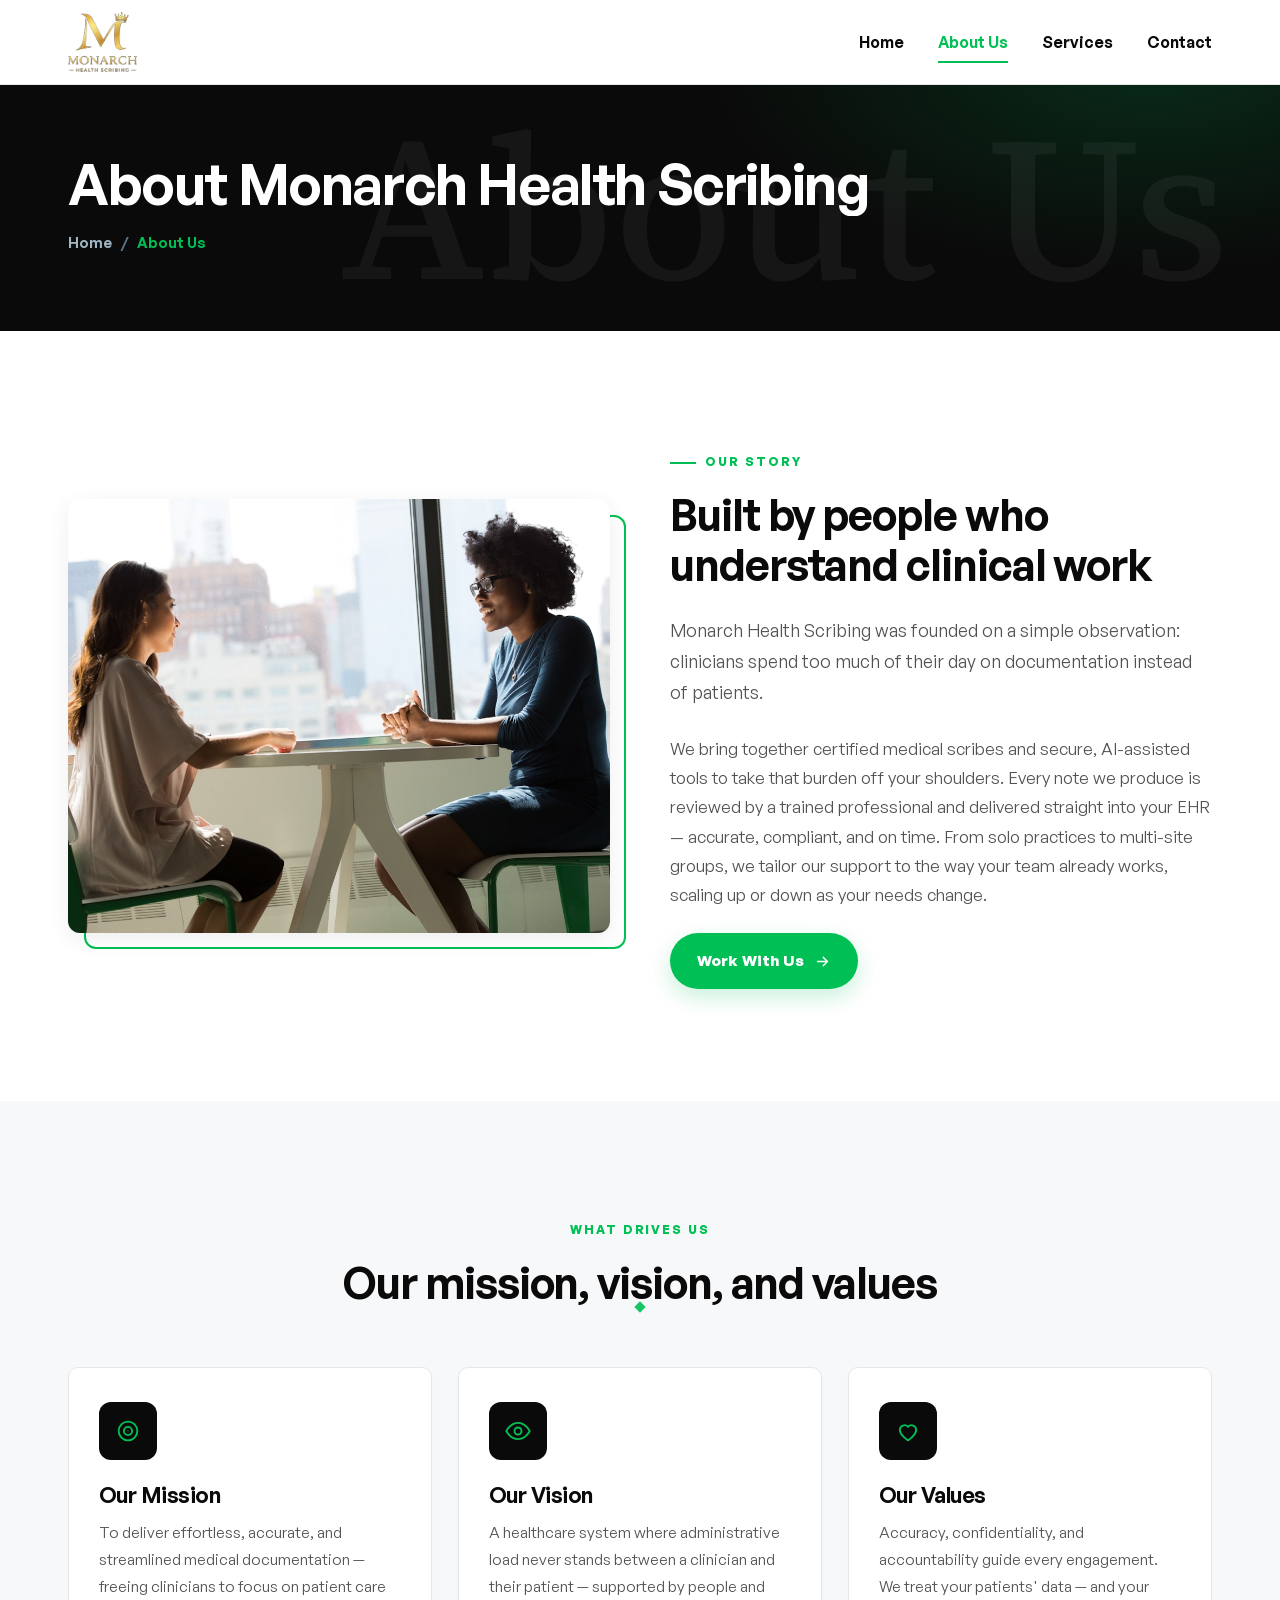
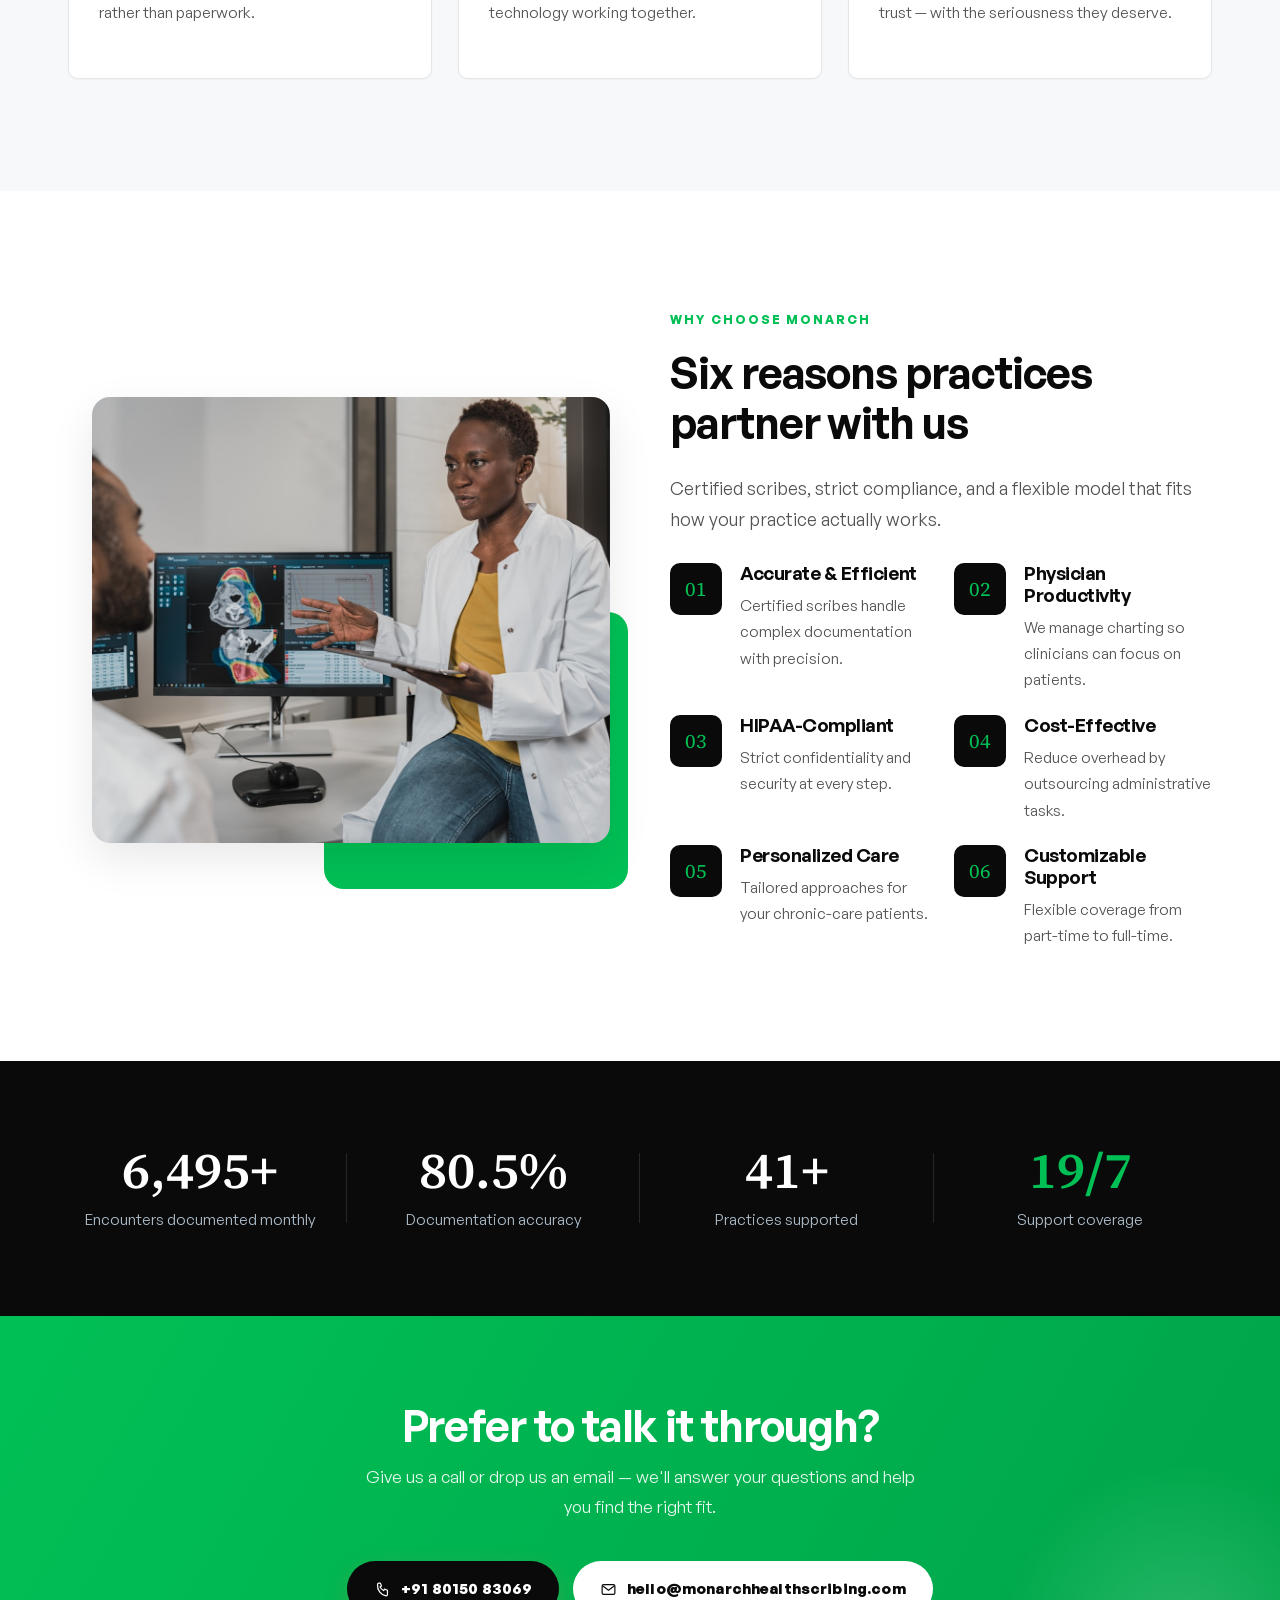
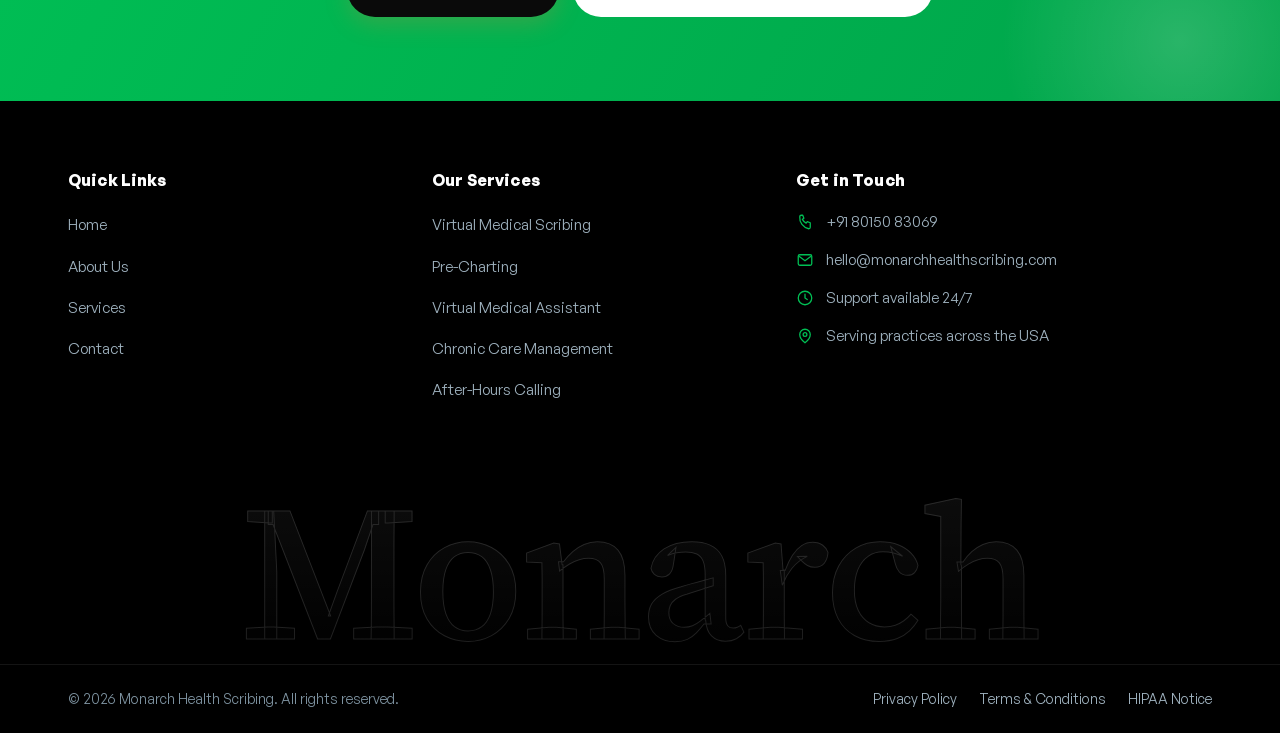
==== commit 281dae0d: "Bump CSS cache version to 40 to bust browser cache Co-Authored-By: Claude Opus 4.8 <noreply@anthropi" ====
--- a/about.html
+++ b/about.html
@@ -5,7 +5,7 @@
   <meta name="viewport" content="width=device-width, initial-scale=1.0" />
   <title>About Us | Monarch Health Scribing</title>
   <meta name="description" content="Learn about Monarch Health Scribing — our mission, values, and the certified team behind accurate, HIPAA-compliant medical documentation and virtual care support." />
-  <link rel="stylesheet" href="styles.css?v=39" />
+  <link rel="stylesheet" href="styles.css?v=40" />
   <link rel="icon" href="assets/logo-gold.png" />
 </head>
 <body>
--- a/styles.css
+++ b/styles.css
@@ -883,7 +883,7 @@
    ✦ Mobile responsive polish ✦
    ========================================================================== */
 @media (max-width: 760px) {
-  .hero-grid { padding: 30px 0 54px; }
+  .hero-grid { padding: 120px 0 54px; }
   .hero-copy h1 { font-size: clamp(2.2rem, 9vw, 2.7rem); line-height: 1.07; }
   .hero-copy .lede { font-size: 1.04rem; }
   .hero-stats { margin-top: 26px; }
